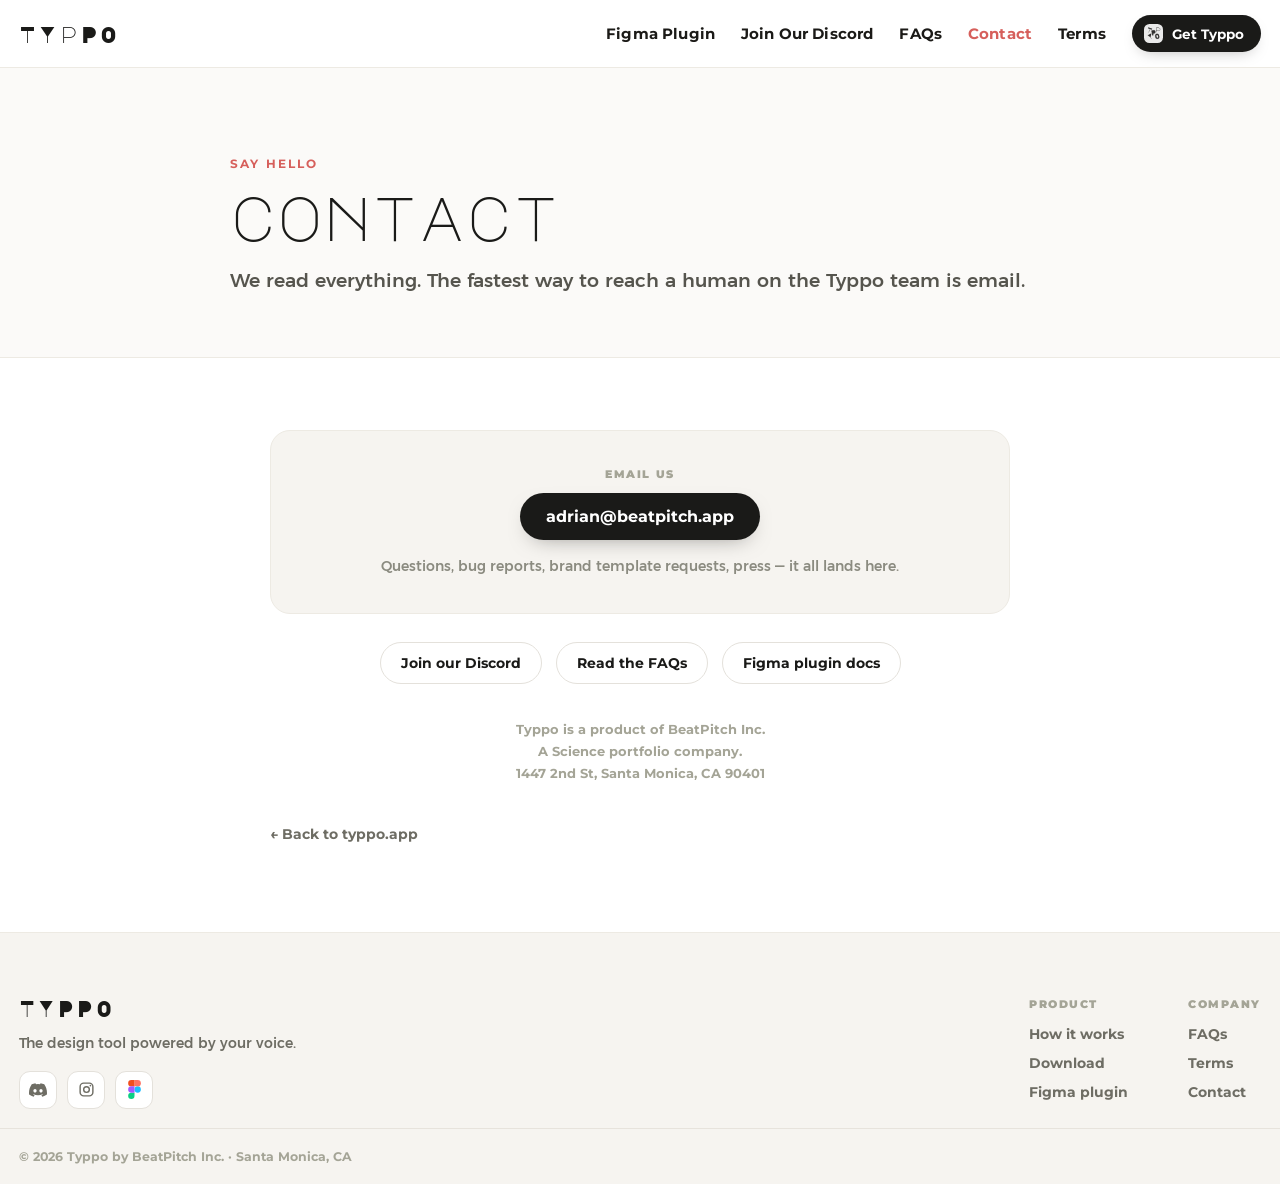
==== contact.html @ e3b35dd6 "Restore FAQs, Terms, and Contact as first-party pages The old Squarespace pages died with the DNS mo" ====
<!DOCTYPE html>
<html lang="en">
<head>
<meta charset="utf-8">
<meta name="viewport" content="width=device-width, initial-scale=1, viewport-fit=cover">
<title>Contact &mdash; Typpo</title>
<meta name="description" content="Get in touch with the Typpo team at adrian@beatpitch.app, or join the Typpo Discord.">
<meta property="og:title" content="Contact &mdash; Typpo">
<meta property="og:description" content="Get in touch with the Typpo team at adrian@beatpitch.app, or join the Typpo Discord.">
<meta property="og:url" content="https://typpo.app/contact">
<meta property="og:type" content="website">
<meta property="og:site_name" content="Typpo">
<meta property="og:image" content="https://typpo.app/images/og-card.jpg">
<meta name="twitter:card" content="summary_large_image">
<meta name="twitter:image" content="https://typpo.app/images/og-card.jpg">
<link rel="canonical" href="https://typpo.app/contact">
<link rel="icon" type="image/png" href="/images/typpo-mark.png">
<link rel="apple-touch-icon" href="/images/apple-touch-icon.png">
<meta name="theme-color" content="#FBFAF8">
<link rel="stylesheet" href="/assets/page.css">
</head>
<body>

<header>
<nav>
<a href="/" class="nv-wordmark" aria-label="typpo home">TYpPO</a>
<input type="checkbox" id="navtog" class="nv-tog">
<label for="navtog" class="nv-burger" aria-label="Menu"><span></span><span></span><span></span></label>
<span class="nv-links">
<a class="nv-l" href="https://beatpitch.github.io/Figma-Plugin-Docs/index.html" target="_blank" rel="noopener">Figma Plugin</a>
<a class="nv-l" href="https://discord.com/invite/cAh4uMaBJT" target="_blank" rel="noopener">Join Our Discord</a>
<a class="nv-l" href="/faqs">FAQs</a>
<a class="nv-l" href="/contact" aria-current="page">Contact</a>
<a class="nv-l" href="/terms">Terms</a>
</span>
<a class="nv-cta" href="https://apps.apple.com/us/app/typpo/id1667857726"><img src="/images/typpo-logo-96.png" alt="">Get Typpo</a>
</nav>
</header>

<section class="pg-hero">
<div class="pg-hero-in">
<p class="pg-eyebrow">Say hello</p>
<h1>contact</h1>
<p class="pg-lede">We read everything. The fastest way to reach a human on the Typpo team is email.</p>
</div>
</section>

<main>
<div class="contact-card">
<p class="contact-eyebrow">Email us</p>
<a class="contact-mail" href="mailto:adrian@beatpitch.app">adrian@beatpitch.app</a>
<p class="contact-note">Questions, bug reports, brand template requests, press &mdash; it all lands here.</p>
</div>

<div class="contact-alt">
<a href="https://discord.com/invite/cAh4uMaBJT" target="_blank" rel="noopener">Join our Discord</a>
<a href="/faqs">Read the FAQs</a>
<a href="https://beatpitch.github.io/Figma-Plugin-Docs/index.html" target="_blank" rel="noopener">Figma plugin docs</a>
</div>

<p class="contact-addr">Typpo is a product of BeatPitch Inc.<br>
A Science portfolio company.<br>
1447 2nd St, Santa Monica, CA 90401</p>
<a class="back-home" href="/">&larr; Back to typpo.app</a>
</main>

<footer>
<div class="ft-top">
<div class="ft-brand">
<div class="ft-word">typpo</div>
<p>The design tool powered by your voice.</p>
<div class="ft-social">
<a href="https://discord.com/invite/cAh4uMaBJT" target="_blank" rel="noopener" aria-label="discord"><svg width="18" height="14" viewBox="0 0 127.14 96.36" fill="#6E6D64" aria-hidden="true"><path d="M107.7,8.07A105.15,105.15,0,0,0,81.47,0a72.06,72.06,0,0,0-3.36,6.83A97.68,97.68,0,0,0,49,6.83,72.37,72.37,0,0,0,45.64,0,105.89,105.89,0,0,0,19.39,8.09C2.79,32.65-1.71,56.6.54,80.21h0A105.73,105.73,0,0,0,32.71,96.36,77.7,77.7,0,0,0,39.6,85.25a68.42,68.42,0,0,1-10.85-5.18c.91-.66,1.8-1.34,2.66-2a75.57,75.57,0,0,0,64.32,0c.87.71,1.76,1.39,2.66,2a68.68,68.68,0,0,1-10.87,5.19,77,77,0,0,0,6.89,11.1A105.25,105.25,0,0,0,126.6,80.22h0C129.24,52.84,122.09,29.11,107.7,8.07ZM42.45,65.69C36.18,65.69,31,60,31,53s5-12.74,11.43-12.74S54,46,53.89,53,48.84,65.69,42.45,65.69Zm42.24,0C78.41,65.69,73.25,60,73.25,53s5-12.74,11.44-12.74S96.23,46,96.12,53,91.08,65.69,84.69,65.69Z"></path></svg></a>
<a href="https://www.instagram.com/typpo.app/" target="_blank" rel="noopener" aria-label="instagram"><svg width="17" height="17" viewBox="0 0 24 24" fill="none" stroke="#6E6D64" stroke-width="2" aria-hidden="true"><rect x="3" y="3" width="18" height="18" rx="5"></rect><circle cx="12" cy="12" r="4"></circle><circle cx="17.5" cy="6.5" r="1.2" fill="#6E6D64" stroke="none"></circle></svg></a>
<a href="https://www.figma.com/community/plugin/1654183953415393934" target="_blank" rel="noopener" aria-label="figma"><svg width="13" height="19" viewBox="0 0 38 57" aria-hidden="true"><path d="M19 28.5a9.5 9.5 0 1 1 19 0 9.5 9.5 0 0 1-19 0z" fill="#1ABCFE"></path><path d="M0 47.5A9.5 9.5 0 0 1 9.5 38H19v9.5a9.5 9.5 0 1 1-19 0z" fill="#0ACF83"></path><path d="M19 0v19h9.5a9.5 9.5 0 1 0 0-19H19z" fill="#FF7262"></path><path d="M0 9.5A9.5 9.5 0 0 0 9.5 19H19V0H9.5A9.5 9.5 0 0 0 0 9.5z" fill="#F24E1E"></path><path d="M0 28.5A9.5 9.5 0 0 0 9.5 38H19V19H9.5A9.5 9.5 0 0 0 0 28.5z" fill="#A259FF"></path></svg></a>
</div>
</div>
<nav class="ft-nav" aria-label="footer">
<div class="ft-col">
<span>Product</span>
<a href="/#how">How it works</a>
<a href="/#download">Download</a>
<a href="/#figma">Figma plugin</a>
</div>
<div class="ft-col">
<span>Company</span>
<a href="/faqs">FAQs</a>
<a href="/terms">Terms</a>
<a href="/contact">Contact</a>
</div>
</nav>
</div>
<div class="ft-bot">
<span>&copy; 2026 Typpo by BeatPitch Inc. &middot; Santa Monica, CA</span>
</div>
</footer>

</body>
</html>
---- assets/page.css ----
/* Shared chrome + prose styling for the standalone Typpo pages
   (/faqs, /terms, /contact). Tokens mirror the landing page. */

@font-face{font-family:'Major Mono Display';src:url("/fonts/MajorMonoDisplay-Regular.ttf") format('truetype');font-weight:400;font-display:swap}
@font-face{font-family:'Montserrat';src:url("/fonts/Montserrat-Regular.ttf") format('truetype');font-weight:400;font-display:swap}
@font-face{font-family:'Montserrat';src:url("/fonts/Montserrat-Medium.ttf") format('truetype');font-weight:500;font-display:swap}
@font-face{font-family:'Montserrat';src:url("/fonts/Montserrat-Bold.ttf") format('truetype');font-weight:700;font-display:swap}
@font-face{font-family:'Montserrat';src:url("/fonts/Montserrat-Black.ttf") format('truetype');font-weight:900;font-display:swap}

:root{
  --ink:#1A1A18;
  --body:#56554E;
  --muted:#6E6D64;
  --faint:#8B8B80;
  --faintest:#A4A496;
  --salmon:#EE7F7B;
  --salmon-text:#D65F5B;
  --band:#F6F4F0;
  --band-2:#FBFAF8;
  --border:#EDEAE3;
  --border-2:#E4E1DB;
}

*{box-sizing:border-box}
html{scroll-behavior:smooth}
body{
  margin:0;
  background:#fff;
  color:var(--ink);
  font-family:'Montserrat',system-ui,-apple-system,sans-serif;
  -webkit-font-smoothing:antialiased;
  overflow-x:hidden;
}
::selection{background:var(--salmon);color:#fff}
:focus-visible{outline:2px solid var(--salmon);outline-offset:3px;border-radius:6px}
@media (prefers-reduced-motion:reduce){
  *{animation-duration:.001ms!important;transition-duration:.001ms!important;scroll-behavior:auto!important}
}

/* ---------- nav ---------- */
header{position:sticky;top:0;z-index:60;background:rgba(255,255,255,.95);border-bottom:1px solid var(--border)}
header nav{max-width:2240px;margin:0 auto;padding:15px clamp(18px,1.5vw,26px);display:flex;align-items:center;gap:26px;flex-wrap:wrap}
.nv-wordmark{font-family:'Major Mono Display',monospace;font-size:23px;letter-spacing:.14em;color:var(--ink);text-decoration:none;margin-right:auto}
.nv-cta{display:inline-flex;align-items:center;gap:9px;padding:9px 17px 9px 12px;border-radius:99px;background:var(--ink);color:#fff;text-decoration:none;font-weight:700;font-size:13.5px;box-shadow:0 6px 16px -8px rgba(20,18,16,.35)}
.nv-cta img{width:19px;height:19px;border-radius:5.5px;display:block}
.nv-l{color:#1b1a17;text-decoration:none;font-weight:600;font-size:15px;letter-spacing:.01em;white-space:nowrap}
.nv-l:hover{text-decoration:underline;text-underline-offset:6px;text-decoration-thickness:1.5px}
.nv-l[aria-current="page"]{color:var(--salmon-text)}
.nv-tog{display:none}
.nv-burger{display:none}
.nv-links{display:contents}

@media(max-width:820px){
  header nav{gap:12px;padding:12px 16px;flex-wrap:nowrap;position:relative}
  .nv-burger{display:flex;flex-direction:column;justify-content:center;gap:4.5px;width:38px;height:38px;padding:0 8px;border-radius:11px;cursor:pointer;order:3;flex:none;position:relative;z-index:1000}
  .nv-burger span{display:block;height:2px;background:var(--ink);border-radius:2px;transition:transform .25s,opacity .2s}
  .nv-tog:checked+.nv-burger span:nth-child(1){transform:translateY(6.5px) rotate(45deg)}
  .nv-tog:checked+.nv-burger span:nth-child(2){opacity:0}
  .nv-tog:checked+.nv-burger span:nth-child(3){transform:translateY(-6.5px) rotate(-45deg)}
  .nv-links{position:fixed;inset:0;background:var(--band-2);display:flex;flex-direction:column;align-items:center;justify-content:center;gap:clamp(26px,5.5vh,44px);opacity:0;visibility:hidden;transition:opacity .28s ease,visibility .28s;z-index:998}
  .nv-tog:checked~.nv-links{opacity:1;visibility:visible}
  .nv-links .nv-l{display:block;font-size:clamp(30px,8.5vw,40px);font-weight:600}
  .nv-wordmark{position:relative;z-index:1000}
  header nav>.nv-cta{order:2;margin-left:auto;font-size:13px;padding:8px 14px 8px 10px}
  header nav>.nv-wordmark{order:1}
  body:has(.nv-tog:checked){overflow:hidden}
}

/* ---------- page shell ---------- */
.pg-hero{background:var(--band-2);border-bottom:1px solid var(--border);padding:clamp(40px,7vw,88px) clamp(18px,5vw,40px) clamp(32px,5vw,60px)}
.pg-hero-in{max-width:820px;margin:0 auto}
.pg-eyebrow{font-size:12px;font-weight:700;letter-spacing:.18em;text-transform:uppercase;color:var(--salmon-text);margin:0 0 14px}
h1{font-family:'Major Mono Display',monospace;font-weight:400;font-size:clamp(34px,6.4vw,62px);line-height:1.02;letter-spacing:.02em;margin:0;text-transform:lowercase}
.pg-lede{margin:18px 0 0;color:var(--body);font-size:clamp(15px,2vw,19px);line-height:1.6;font-weight:500}

main{max-width:820px;margin:0 auto;padding:clamp(36px,6vw,72px) clamp(18px,5vw,40px) clamp(48px,7vw,96px)}

/* ---------- prose ---------- */
.prose{color:var(--body);font-size:16px;line-height:1.7;font-weight:500}
.prose p{margin:0 0 18px}
.prose a{color:var(--salmon-text);text-decoration:underline;text-underline-offset:3px}
.prose strong{color:var(--ink);font-weight:700}

/* numbered terms list */
.terms-list{list-style:none;counter-reset:t;margin:0;padding:0;display:flex;flex-direction:column;gap:14px}
.terms-list li{counter-increment:t;position:relative;border:1px solid var(--border);border-radius:16px;background:#fff;padding:20px 22px 20px 62px}
.terms-list li::before{
  content:counter(t);
  position:absolute;left:20px;top:20px;
  font-family:'Major Mono Display',monospace;font-size:17px;color:var(--salmon);
}
.terms-list h2{margin:0 0 6px;font-size:16px;font-weight:800;color:var(--ink);line-height:1.35}
.terms-list p{margin:0;color:var(--body);font-size:15px;line-height:1.65;font-weight:500}

/* faq cards */
.faq-list{display:flex;flex-direction:column;gap:14px;margin:0;padding:0;list-style:none}
.faq-list li{border:1px solid var(--border);border-radius:16px;background:#fff;padding:22px}
.faq-list h2{margin:0 0 8px;font-size:17px;font-weight:800;color:var(--ink);line-height:1.35}
.faq-list p{margin:0 0 10px;color:var(--body);font-size:15px;line-height:1.65;font-weight:500}
.faq-list p:last-child{margin-bottom:0}
.faq-steps{margin:0;padding-left:20px;color:var(--body);font-size:15px;line-height:1.8;font-weight:500}
.faq-steps li{border:0;padding:0;background:none}

/* contact */
.contact-card{border:1px solid var(--border);border-radius:20px;background:var(--band);padding:clamp(24px,4vw,36px);text-align:center}
.contact-eyebrow{font-size:11px;font-weight:800;letter-spacing:.14em;text-transform:uppercase;color:var(--faintest);margin:0 0 12px}
.contact-mail{display:inline-flex;align-items:center;gap:10px;padding:14px 26px;border-radius:99px;background:var(--ink);color:#fff;text-decoration:none;font-weight:700;font-size:16px;box-shadow:0 8px 22px -12px rgba(20,18,16,.5)}
.contact-mail:hover{background:#000}
.contact-note{margin:16px 0 0;color:var(--faint);font-size:13.5px;line-height:1.6;font-weight:500}
.contact-alt{display:flex;flex-wrap:wrap;gap:14px;justify-content:center;margin-top:28px}
.contact-alt a{display:inline-flex;align-items:center;gap:8px;padding:11px 20px;border-radius:99px;border:1px solid var(--border-2);background:#fff;color:var(--ink);text-decoration:none;font-weight:700;font-size:14px}
.contact-alt a:hover{border-color:var(--ink)}
.contact-addr{margin:34px 0 0;text-align:center;color:var(--faintest);font-size:13px;line-height:1.7;font-weight:600}

.back-home{display:inline-flex;align-items:center;gap:8px;margin-top:40px;color:var(--muted);text-decoration:none;font-size:14px;font-weight:700}
.back-home:hover{color:var(--ink)}

/* ---------- footer ---------- */
footer{border-top:1px solid var(--border);background:var(--band)}
.ft-top{max-width:1420px;margin:0 auto;padding:clamp(40px,6vw,64px) clamp(18px,1.5vw,26px) clamp(18px,1.5vw,26px);display:flex;flex-wrap:wrap;gap:32px;justify-content:space-between}
.ft-brand{max-width:280px}
.ft-word{font-family:'Major Mono Display',monospace;text-transform:uppercase;font-size:22px;letter-spacing:.14em;color:var(--ink);margin-bottom:14px}
.ft-brand p{margin:0 0 16px;color:var(--muted);font-size:13.5px;line-height:1.6;font-weight:500}
.ft-social{display:flex;gap:10px}
.ft-social a{width:38px;height:38px;border-radius:11px;border:1px solid var(--border-2);background:#fff;display:flex;align-items:center;justify-content:center;text-decoration:none}
.ft-nav{display:flex;flex-wrap:wrap;gap:clamp(28px,5vw,60px)}
.ft-col{display:flex;flex-direction:column;gap:11px}
.ft-col span{font-size:11px;font-weight:800;letter-spacing:.14em;text-transform:uppercase;color:var(--faintest);margin-bottom:3px}
.ft-col a{color:var(--muted);text-decoration:none;font-size:14px;font-weight:600}
.ft-col a:hover{color:var(--ink)}
.ft-bot{max-width:1420px;margin:0 auto;padding:20px clamp(18px,1.5vw,26px);border-top:1px solid #E7E3DC;display:flex;flex-wrap:wrap;gap:10px;justify-content:space-between;align-items:center}
.ft-bot span{color:var(--faintest);font-size:12.5px;font-weight:600}
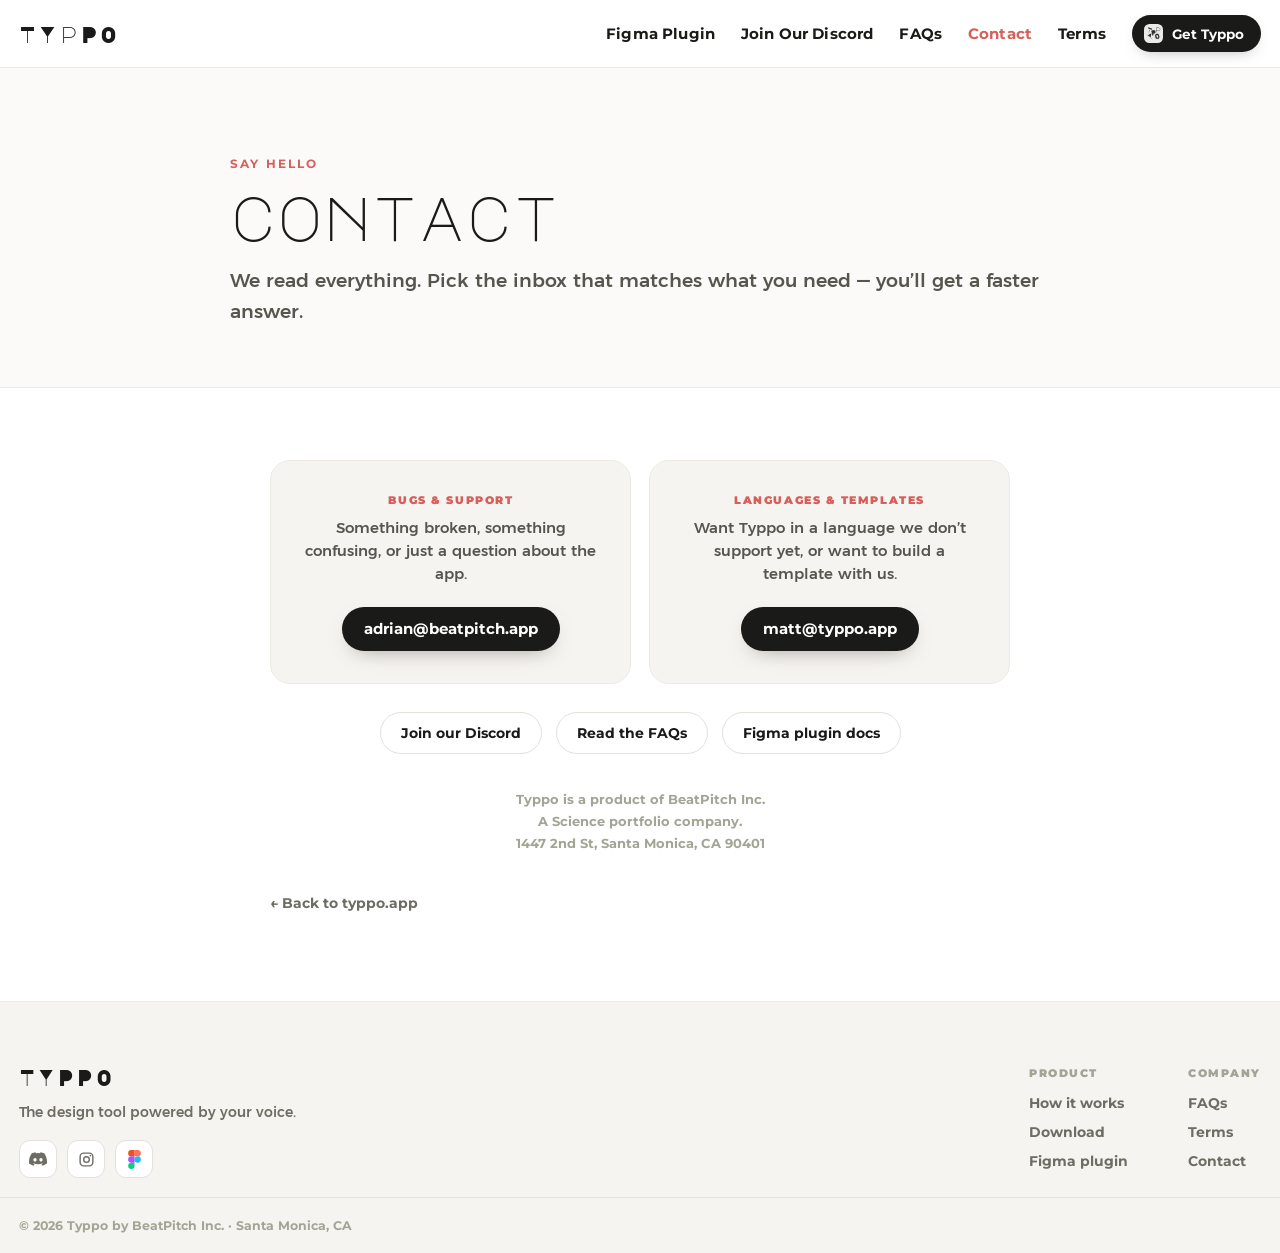
==== commit f975b4d2: "onact modes" ====
--- a/contact.html
+++ b/contact.html
@@ -4,9 +4,9 @@
 <meta charset="utf-8">
 <meta name="viewport" content="width=device-width, initial-scale=1, viewport-fit=cover">
 <title>Contact &mdash; Typpo</title>
-<meta name="description" content="Get in touch with the Typpo team at adrian@beatpitch.app, or join the Typpo Discord.">
+<meta name="description" content="Get in touch with the Typpo team: adrian@beatpitch.app for bugs and support, matt@typpo.app for custom languages and brand templates.">
 <meta property="og:title" content="Contact &mdash; Typpo">
-<meta property="og:description" content="Get in touch with the Typpo team at adrian@beatpitch.app, or join the Typpo Discord.">
+<meta property="og:description" content="Get in touch with the Typpo team: adrian@beatpitch.app for bugs and support, matt@typpo.app for custom languages and brand templates.">
 <meta property="og:url" content="https://typpo.app/contact">
 <meta property="og:type" content="website">
 <meta property="og:site_name" content="Typpo">
@@ -41,15 +41,25 @@
 <div class="pg-hero-in">
 <p class="pg-eyebrow">Say hello</p>
 <h1>contact</h1>
-<p class="pg-lede">We read everything. The fastest way to reach a human on the Typpo team is email.</p>
+<p class="pg-lede">We read everything. Pick the inbox that matches what you need &mdash; you&rsquo;ll get a faster answer.</p>
 </div>
 </section>
 
 <main>
+<div class="contact-grid">
+
 <div class="contact-card">
-<p class="contact-eyebrow">Email us</p>
+<p class="contact-eyebrow">Bugs &amp; support</p>
+<p class="contact-why">Something broken, something confusing, or just a question about the app.</p>
 <a class="contact-mail" href="mailto:adrian@beatpitch.app">adrian@beatpitch.app</a>
-<p class="contact-note">Questions, bug reports, brand template requests, press &mdash; it all lands here.</p>
+</div>
+
+<div class="contact-card">
+<p class="contact-eyebrow">Languages &amp; templates</p>
+<p class="contact-why">Want Typpo in a language we don&rsquo;t support yet, or want to build a template with us.</p>
+<a class="contact-mail" href="mailto:matt@typpo.app">matt@typpo.app</a>
+</div>
+
 </div>
 
 <div class="contact-alt">
--- a/assets/page.css
+++ b/assets/page.css
@@ -102,9 +102,11 @@
 .faq-steps li{border:0;padding:0;background:none}
 
 /* contact */
-.contact-card{border:1px solid var(--border);border-radius:20px;background:var(--band);padding:clamp(24px,4vw,36px);text-align:center}
-.contact-eyebrow{font-size:11px;font-weight:800;letter-spacing:.14em;text-transform:uppercase;color:var(--faintest);margin:0 0 12px}
-.contact-mail{display:inline-flex;align-items:center;gap:10px;padding:14px 26px;border-radius:99px;background:var(--ink);color:#fff;text-decoration:none;font-weight:700;font-size:16px;box-shadow:0 8px 22px -12px rgba(20,18,16,.5)}
+.contact-grid{display:grid;grid-template-columns:repeat(auto-fit,minmax(270px,1fr));gap:18px}
+.contact-card{display:flex;flex-direction:column;align-items:center;border:1px solid var(--border);border-radius:20px;background:var(--band);padding:clamp(24px,4vw,32px);text-align:center}
+.contact-eyebrow{font-size:11px;font-weight:800;letter-spacing:.14em;text-transform:uppercase;color:var(--salmon-text);margin:0 0 10px}
+.contact-why{margin:0 0 20px;color:var(--body);font-size:14.5px;line-height:1.6;font-weight:500;max-width:30ch}
+.contact-mail{margin-top:auto;display:inline-flex;align-items:center;justify-content:center;padding:13px 22px;border-radius:99px;background:var(--ink);color:#fff;text-decoration:none;font-weight:700;font-size:15px;line-height:1.2;word-break:break-word;box-shadow:0 8px 22px -12px rgba(20,18,16,.5)}
 .contact-mail:hover{background:#000}
 .contact-note{margin:16px 0 0;color:var(--faint);font-size:13.5px;line-height:1.6;font-weight:500}
 .contact-alt{display:flex;flex-wrap:wrap;gap:14px;justify-content:center;margin-top:28px}
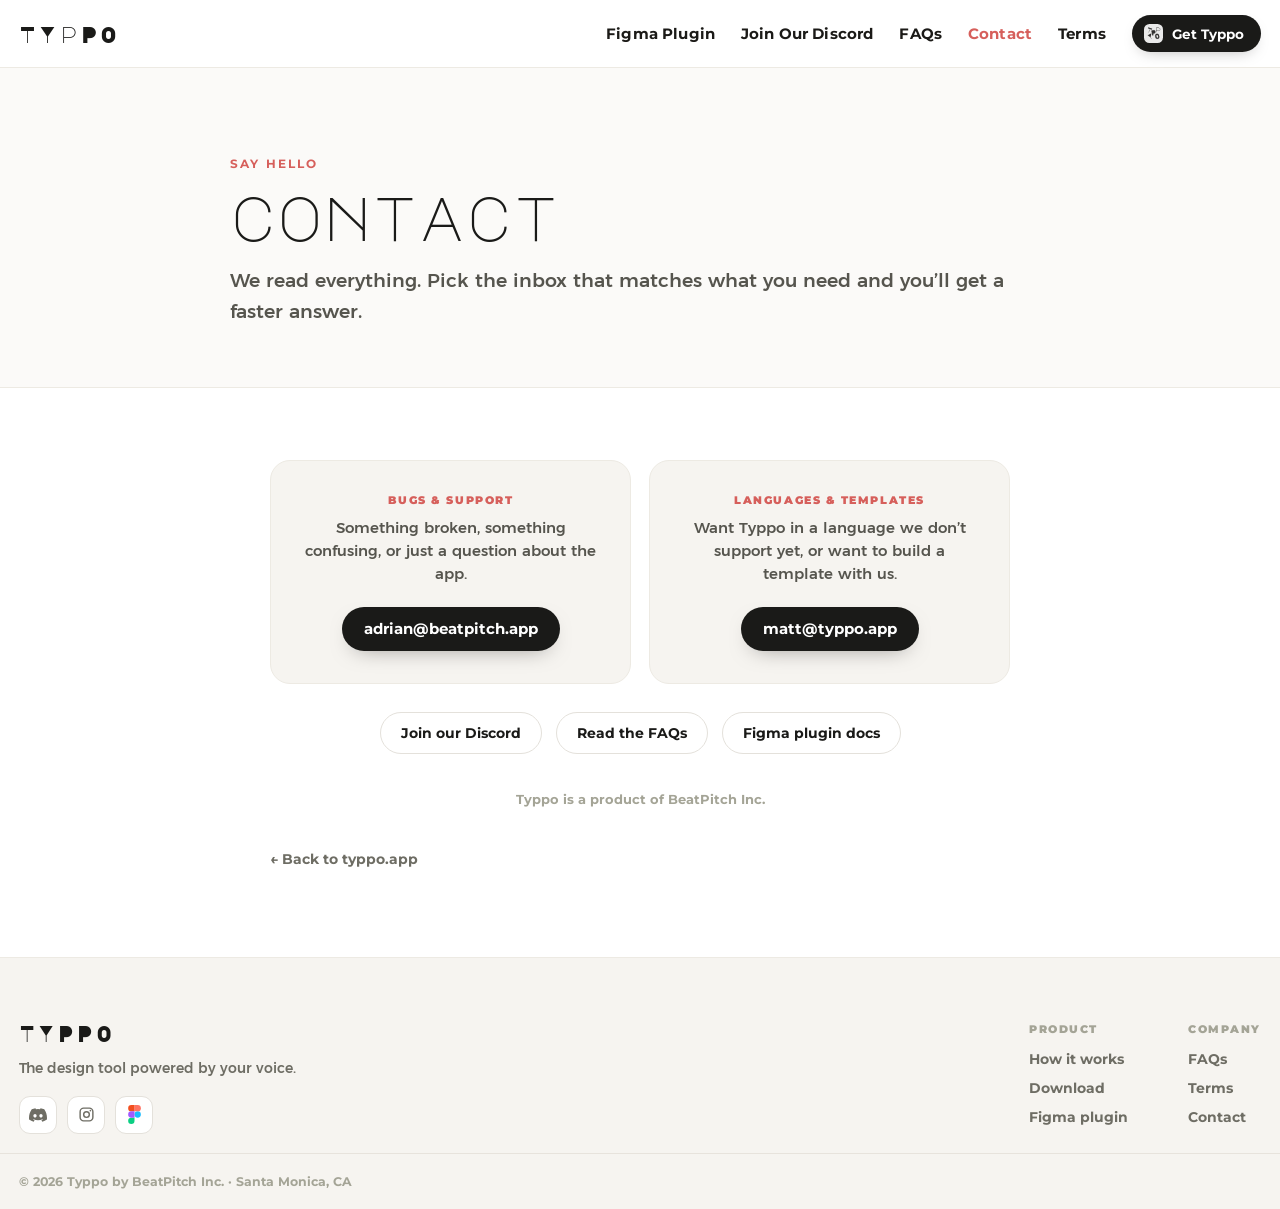
==== commit cc41266b: "Rewrite FAQs against the shipped app The FAQ copy was from Nov 2024 and several answers were flat wr" ====
--- a/contact.html
+++ b/contact.html
@@ -41,7 +41,7 @@
 <div class="pg-hero-in">
 <p class="pg-eyebrow">Say hello</p>
 <h1>contact</h1>
-<p class="pg-lede">We read everything. Pick the inbox that matches what you need &mdash; you&rsquo;ll get a faster answer.</p>
+<p class="pg-lede">We read everything. Pick the inbox that matches what you need and you&rsquo;ll get a faster answer.</p>
 </div>
 </section>
 
@@ -68,9 +68,7 @@
 <a href="https://beatpitch.github.io/Figma-Plugin-Docs/index.html" target="_blank" rel="noopener">Figma plugin docs</a>
 </div>
 
-<p class="contact-addr">Typpo is a product of BeatPitch Inc.<br>
-A Science portfolio company.<br>
-1447 2nd St, Santa Monica, CA 90401</p>
+<p class="contact-addr">Typpo is a product of BeatPitch Inc.</p>
 <a class="back-home" href="/">&larr; Back to typpo.app</a>
 </main>
 
--- a/assets/page.css
+++ b/assets/page.css
@@ -78,7 +78,8 @@
 /* ---------- prose ---------- */
 .prose{color:var(--body);font-size:16px;line-height:1.7;font-weight:500}
 .prose p{margin:0 0 18px}
-.prose a{color:var(--salmon-text);text-decoration:underline;text-underline-offset:3px}
+.prose a,.faq-list a{color:var(--salmon-text);text-decoration:underline;text-underline-offset:3px}
+.prose a:hover,.faq-list a:hover{color:var(--ink)}
 .prose strong{color:var(--ink);font-weight:700}
 
 /* numbered terms list */
